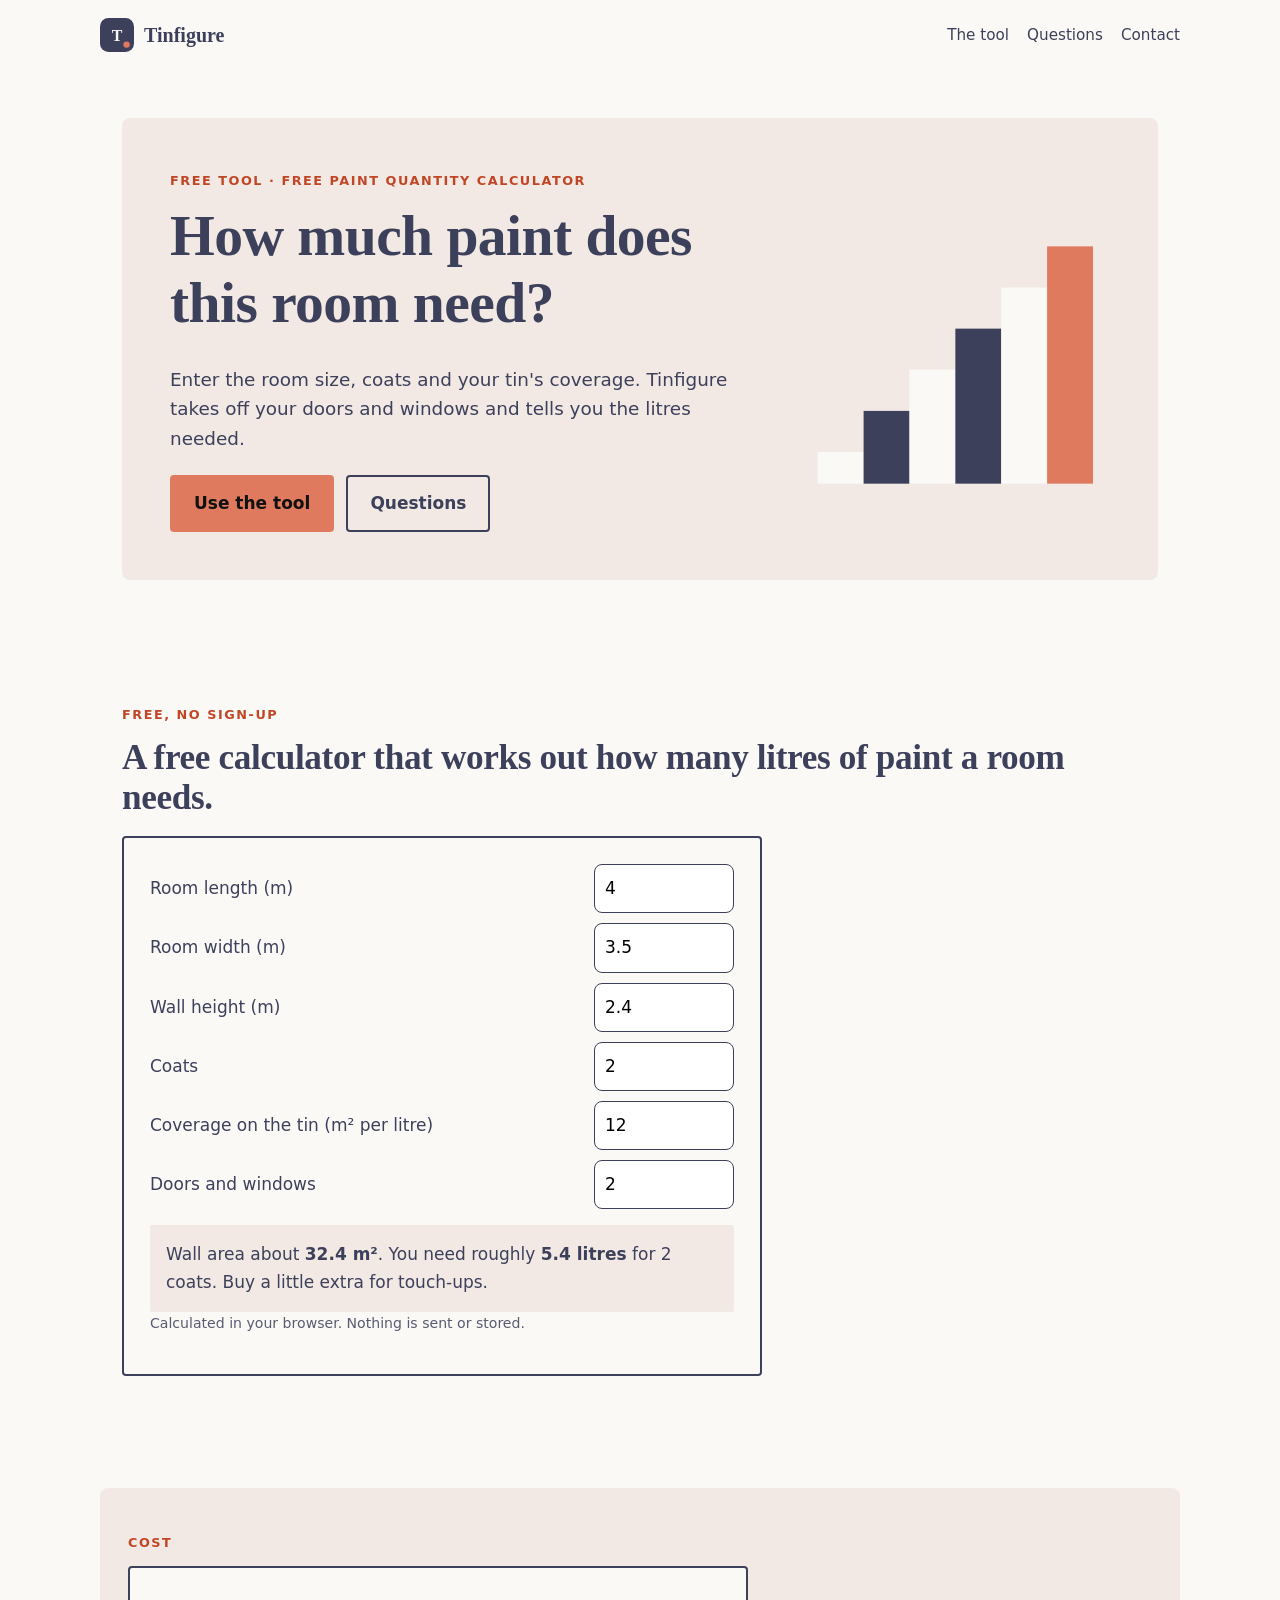
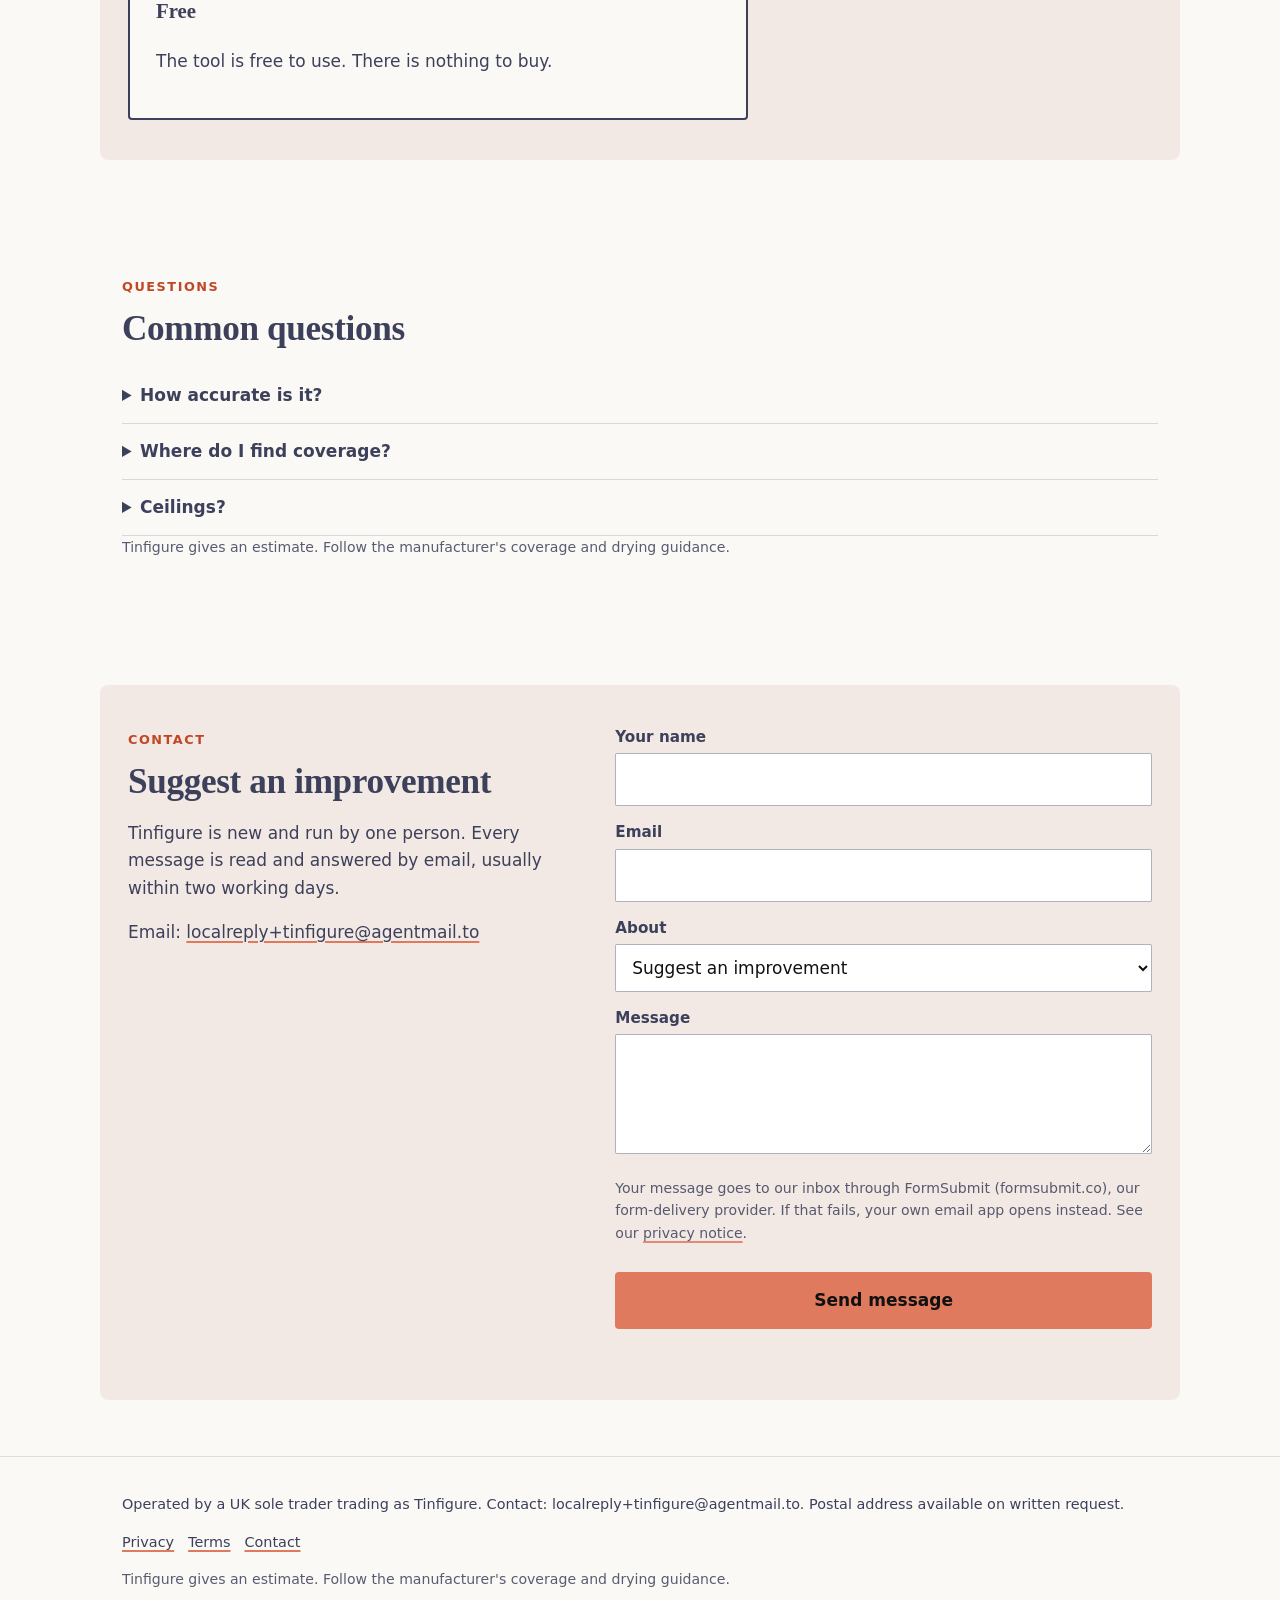
==== index.html @ e338eefd "Publish site 2026-10-19 21:40 BST" ====
<!doctype html>
<html lang="en-GB">
<head>
<meta charset="utf-8">
<meta name="viewport" content="width=device-width, initial-scale=1">
<meta http-equiv="Content-Security-Policy" content="default-src 'self'; img-src 'self' data: https://localreplyloop.goatcounter.com; style-src 'self'; script-src 'self'; font-src 'self'; connect-src 'self' https://formsubmit.co; form-action 'self'; base-uri 'self'; object-src 'none'">
<meta name="referrer" content="strict-origin-when-cross-origin">
<title>Tinfigure: How much paint does this room need?</title>
<meta name="description" content="A free calculator that works out how many litres of paint a room needs.">
<meta name="theme-color" content="#3D405B">
<meta property="og:type" content="website"><meta property="og:title" content="Tinfigure: How much paint does this room need?"><meta property="og:description" content="A free calculator that works out how many litres of paint a room needs.">
<meta property="og:image" content="https://evanturner557-del.github.io/tinfigure/assets/og.png"><meta property="og:image:width" content="1200"><meta property="og:image:height" content="630">
<meta property="og:image:alt" content="Tinfigure: How much paint does this room need?"><meta property="og:site_name" content="Tinfigure"><meta property="og:locale" content="en_GB">
<meta property="og:url" content="https://evanturner557-del.github.io/tinfigure/"><meta name="twitter:card" content="summary_large_image">
<link rel="canonical" href="https://evanturner557-del.github.io/tinfigure/">
<link rel="icon" href="assets/favicon.svg" type="image/svg+xml">
<link rel="stylesheet" href="assets/site.css">
<script src="assets/config.js"></script>
<script src="assets/analytics.js" defer></script>
<script src="_shared/kit.js" defer></script><script src="assets/tool.js" defer></script>
</head>
<body>
<a class="skip" href="#main">Skip to content</a>
<header><div class="wrap top"><a class="brand" href="./"><svg viewBox="0 0 64 64" aria-hidden="true" width="34" height="34"><rect width="64" height="64" rx="16" fill="#3D405B"/><text x="32" y="43" text-anchor="middle" font-family="Georgia, serif" font-weight="700" font-size="30" fill="#FAF9F6">T</text><circle cx="50" cy="50" r="6" fill="#E07A5F"/></svg>Tinfigure</a><nav aria-label="Primary"><a href="#tool">The tool</a><a href="#faq">Questions</a><a href="#contact">Contact</a></nav></div></header><section class="hero"><div class="wrap"><div class="inner"><div><span class="eyebrow">Free tool · Free paint quantity calculator</span><h1>How much paint does this room need?</h1><p class="lede">Enter the room size, coats and your tin&#x27;s coverage. Tinfigure takes off your doors and windows and tells you the litres needed.</p><div class="ctas"><a class="btn" href="#tool" data-cta="hero">Use the tool</a><a class="btn ghost" href="#faq" data-cta="hero-secondary">Questions</a></div></div><div class="art"><svg viewBox="0 0 400 400" role="img" aria-label="Decorative pattern" class="motif" preserveAspectRatio="xMidYMid slice"><rect x="30" y="330" width="58" height="40" fill="#FAF9F6"/><rect x="88" y="278" width="58" height="92" fill="#3D405B"/><rect x="146" y="226" width="58" height="144" fill="#FAF9F6"/><rect x="204" y="174" width="58" height="196" fill="#3D405B"/><rect x="262" y="122" width="58" height="248" fill="#FAF9F6"/><rect x="320" y="70" width="58" height="300" fill="#E07A5F"/></svg></div></div></div></section>
<main id="main">
<section id="tool"><div class="wrap"><span class="eyebrow">Free, no sign-up</span><h2>A free calculator that works out how many litres of paint a room needs.</h2><form class="tool" id="calc" novalidate><div class="row"><label for="t-l">Room length (m)</label><input type="number" id="t-l" data-k="l" value="4" step="0.1" min="0" inputmode="decimal"></div><div class="row"><label for="t-w">Room width (m)</label><input type="number" id="t-w" data-k="w" value="3.5" step="0.1" min="0" inputmode="decimal"></div><div class="row"><label for="t-h">Wall height (m)</label><input type="number" id="t-h" data-k="h" value="2.4" step="0.1" min="0" inputmode="decimal"></div><div class="row"><label for="t-coats">Coats</label><input type="number" id="t-coats" data-k="coats" value="2" step="1" min="0" inputmode="decimal"></div><div class="row"><label for="t-cov">Coverage on the tin (m² per litre)</label><input type="number" id="t-cov" data-k="cov" value="12" step="0.5" min="0" inputmode="decimal"></div><div class="row"><label for="t-openings">Doors and windows</label><input type="number" id="t-openings" data-k="openings" value="2" step="1" min="0" inputmode="decimal"></div><div class="result" id="result" role="status" aria-live="polite"></div><p class="fine">Calculated in your browser. Nothing is sent or stored.</p></form></div></section>
<section class="tint" id="price"><div class="wrap"><span class="eyebrow">Cost</span><div class="pricebox"><p class="price">Free</p><p>The tool is free to use. There is nothing to buy.</p></div></div></section>
<section id="faq"><div class="wrap"><span class="eyebrow">Questions</span><h2>Common questions</h2><details><summary>How accurate is it?</summary><p>It&#x27;s an estimate. Each door or window is counted as 1.8 m². Rough or new plaster takes more paint.</p></details><details><summary>Where do I find coverage?</summary><p>On the tin, usually in square metres per litre.</p></details><details><summary>Ceilings?</summary><p>Not yet. Walls only.</p></details><p class="fine" style="margin-top:18px">Tinfigure gives an estimate. Follow the manufacturer&#x27;s coverage and drying guidance.</p></div></section>
<section class="tint" id="contact"><div class="wrap contact-grid"><div><span class="eyebrow">Contact</span><h2>Suggest an improvement</h2><p>Tinfigure is new and run by one person. Every message is read and answered by email, usually within two working days.</p><p>Email: <a href="mailto:localreply+tinfigure@agentmail.to">localreply+tinfigure@agentmail.to</a></p></div><form class="form" data-contact data-formsubmit="localreply+tinfigure@agentmail.to" data-email="localreply+tinfigure@agentmail.to" data-subject="Tinfigure enquiry" novalidate>
<div><label for="f-name">Your name</label><input id="f-name" name="name" autocomplete="name" required></div>
<div><label for="f-email">Email</label><input id="f-email" name="email" type="email" autocomplete="email" required></div>
<div><label for="f-plan">About</label><select id="f-plan" name="plan"><option value="Suggest an improvement">Suggest an improvement</option><option value="Report a mistake">Report a mistake</option><option value="Something else">Something else</option></select></div>
<div><label for="f-message">Message</label><textarea id="f-message" name="message"></textarea></div>
<p class="hint">Your message goes to our inbox through FormSubmit (formsubmit.co), our form-delivery provider. If that fails, your own email app opens instead. See our <a href="privacy.html">privacy notice</a>.</p>
<button class="btn" type="submit">Send message</button>
<p class="form-status" role="status" aria-live="polite"></p>
</form></div></section>
</main><footer><div class="wrap"><p>Operated by a UK sole trader trading as Tinfigure. Contact: localreply+tinfigure@agentmail.to. Postal address available on written request.</p>
<p><a href="privacy.html">Privacy</a><a href="terms.html">Terms</a><a href="./#contact">Contact</a></p>
<p class="fine">Tinfigure gives an estimate. Follow the manufacturer&#x27;s coverage and drying guidance.</p></div></footer>
</body></html>
---- assets/site.css ----
:root{--ink:#3D405B;--paper:#FAF9F6;--acc:#E07A5F;--acc-text:#C14626;--on-acc:#111111;--soft:#F2E9E4;--on-ink:#FAF9F6;--r:4px;--br:4px;--head:Georgia, 'Times New Roman', serif;--body:system-ui, -apple-system, 'Segoe UI', Roboto, sans-serif}
*,*::before,*::after{box-sizing:border-box}html{scroll-behavior:smooth}@media (prefers-reduced-motion:reduce){html{scroll-behavior:auto}*{transition:none!important}}
body{margin:0;font-family:var(--body);color:var(--ink);background:var(--paper);line-height:1.6;font-size:17px;-webkit-font-smoothing:antialiased}
h1,h2,h3{font-family:var(--head);line-height:1.15;margin:0 0 .5em;letter-spacing:-.01em}h1{font-size:clamp(2.1rem,5vw,3.6rem)}h2{font-size:clamp(1.5rem,3vw,2.2rem)}h3{font-size:1.15rem}
p{margin:0 0 1em}a{color:var(--ink);text-decoration-color:var(--acc);text-underline-offset:3px;text-decoration-thickness:2px}
.wrap{max-width:1080px;margin:0 auto;padding:0 22px}.skip{position:absolute;left:-999px}.skip:focus{left:12px;top:12px;background:var(--ink);color:var(--on-ink);padding:8px 12px;z-index:9}
:focus-visible{outline:3px solid var(--acc);outline-offset:2px}
.top{display:flex;align-items:center;justify-content:space-between;padding:18px 0;gap:16px}.brand{display:flex;align-items:center;gap:10px;font-family:var(--head);font-weight:700;font-size:1.25rem;text-decoration:none}
.top nav a{margin-left:18px;font-size:.95rem;text-decoration:none}.top nav a:hover{text-decoration:underline}
.btn{display:inline-block;background:var(--acc);color:var(--on-acc);padding:13px 22px;border-radius:var(--br);font-weight:600;text-decoration:none;border:2px solid var(--acc);cursor:pointer;font:inherit;font-weight:600}
.btn:hover{filter:brightness(.94)}.btn.ghost{background:transparent;color:var(--ink);border-color:var(--ink)}
.eyebrow{display:inline-block;font-size:.8rem;letter-spacing:.12em;text-transform:uppercase;font-weight:600;color:var(--acc-text);margin-bottom:12px}
.hero{padding:48px 0 64px}.hero .lede{font-size:1.15rem;max-width:40em}.ctas{display:flex;gap:12px;flex-wrap:wrap;margin-top:22px}
.motif{width:100%;height:auto;max-width:420px;display:block}
.draft{display:inline-block;background:var(--soft);border:1px dashed var(--ink);padding:3px 10px;border-radius:999px;font-size:.82rem;font-weight:600;margin-bottom:14px}
section{padding:56px 0}.tint{background:var(--soft)}
.steps{display:grid;grid-template-columns:repeat(auto-fit,minmax(220px,1fr));gap:22px;counter-reset:s}
.step{padding:22px;border-radius:var(--r);background:var(--paper);border:1px solid color-mix(in srgb,var(--ink) 14%,transparent)}
.step::before{counter-increment:s;content:"0" counter(s);font-family:var(--head);font-weight:700;color:var(--acc-text);display:block;font-size:1.4rem;margin-bottom:6px}
.points{display:grid;grid-template-columns:repeat(auto-fit,minmax(240px,1fr));gap:26px}.point h3{border-top:4px solid var(--acc);padding-top:12px}
.price{font-family:var(--head);font-size:1.3rem;font-weight:700}.pricebox{border:2px solid var(--ink);border-radius:var(--r);padding:26px;max-width:620px;background:var(--paper)}
details{border-bottom:1px solid color-mix(in srgb,var(--ink) 18%,transparent);padding:14px 0}summary{cursor:pointer;font-weight:600}details p{margin-top:10px}
.form{display:grid;gap:14px;max-width:620px}.form label{font-weight:600;font-size:.95rem;display:block;margin-bottom:4px}
.form input,.form textarea,.form select{width:100%;padding:12px;border:1.5px solid color-mix(in srgb,var(--ink) 40%,transparent);border-radius:calc(var(--r)/2);font:inherit;background:#fff;color:#111}
.form textarea{min-height:120px}.hint,.fine{font-size:.88rem;opacity:.85}.form-status{font-weight:600}
.contact-grid{display:grid;grid-template-columns:1fr 1.2fr;gap:40px}@media(max-width:800px){.contact-grid{grid-template-columns:1fr}.top nav{display:none}}
footer{padding:36px 0 48px;font-size:.9rem;border-top:1px solid color-mix(in srgb,var(--ink) 15%,transparent)}footer a{margin-right:14px}
.tool{background:var(--paper);border:2px solid var(--ink);border-radius:var(--r);padding:26px;max-width:640px}.tool .row{display:grid;grid-template-columns:1fr 140px;gap:12px;align-items:center;margin-bottom:10px}
.tool input[type=number]{padding:10px;border:1.5px solid var(--ink);border-radius:8px;font:inherit;width:100%}.result{margin-top:16px;padding:16px;background:var(--soft);border-radius:calc(var(--r)/2);min-height:3em}
.check h3{margin-top:18px}.check label{display:flex;gap:10px;align-items:flex-start;padding:6px 0}.check input{width:20px;height:20px;accent-color:var(--acc)}
.legal{max-width:760px}.legal h2{font-size:1.3rem;margin-top:1.6em}
.hero .wrap>.inner{background:var(--soft);border-radius:calc(var(--r)*2);padding:48px;display:grid;grid-template-columns:1.3fr .7fr;gap:36px;align-items:center}@media(max-width:800px){.hero .wrap>.inner{grid-template-columns:1fr;padding:28px}}.tint{background:transparent}.tint .wrap{background:var(--soft);border-radius:calc(var(--r)*2);padding:40px 28px}
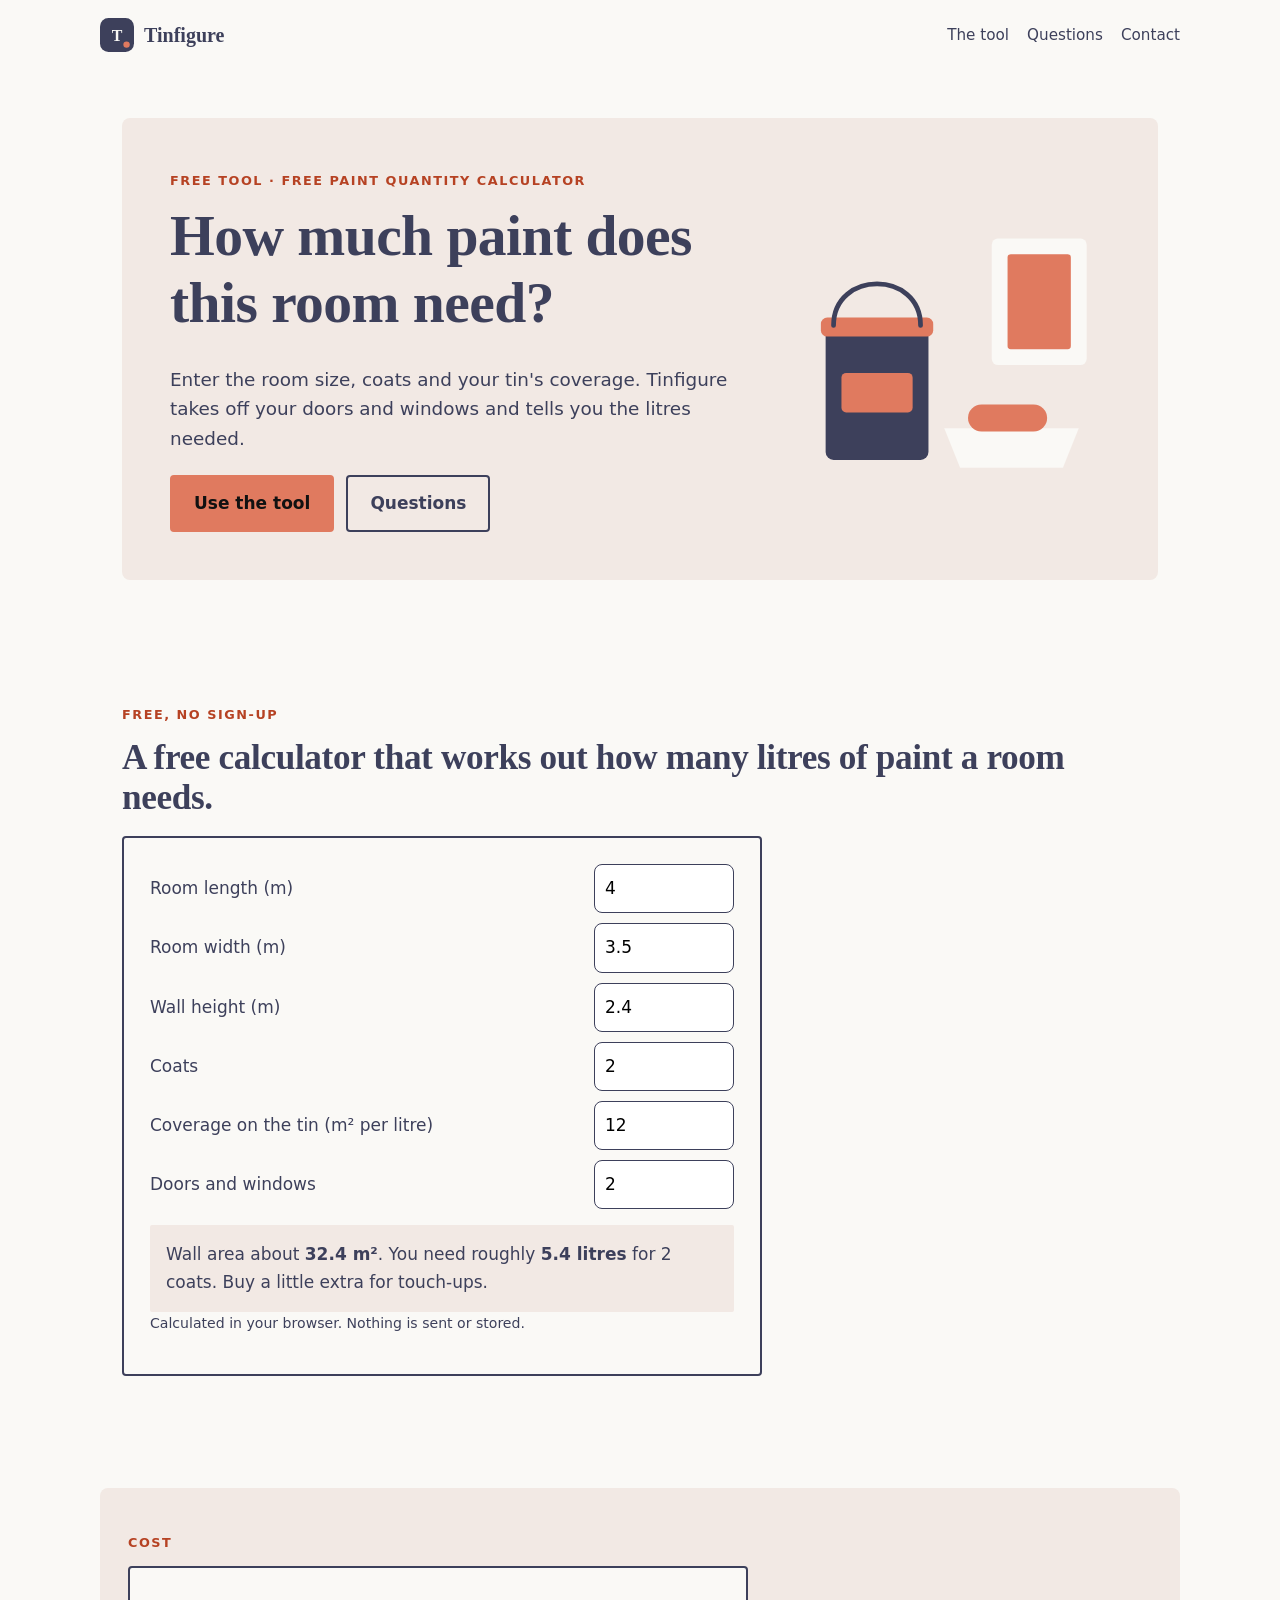
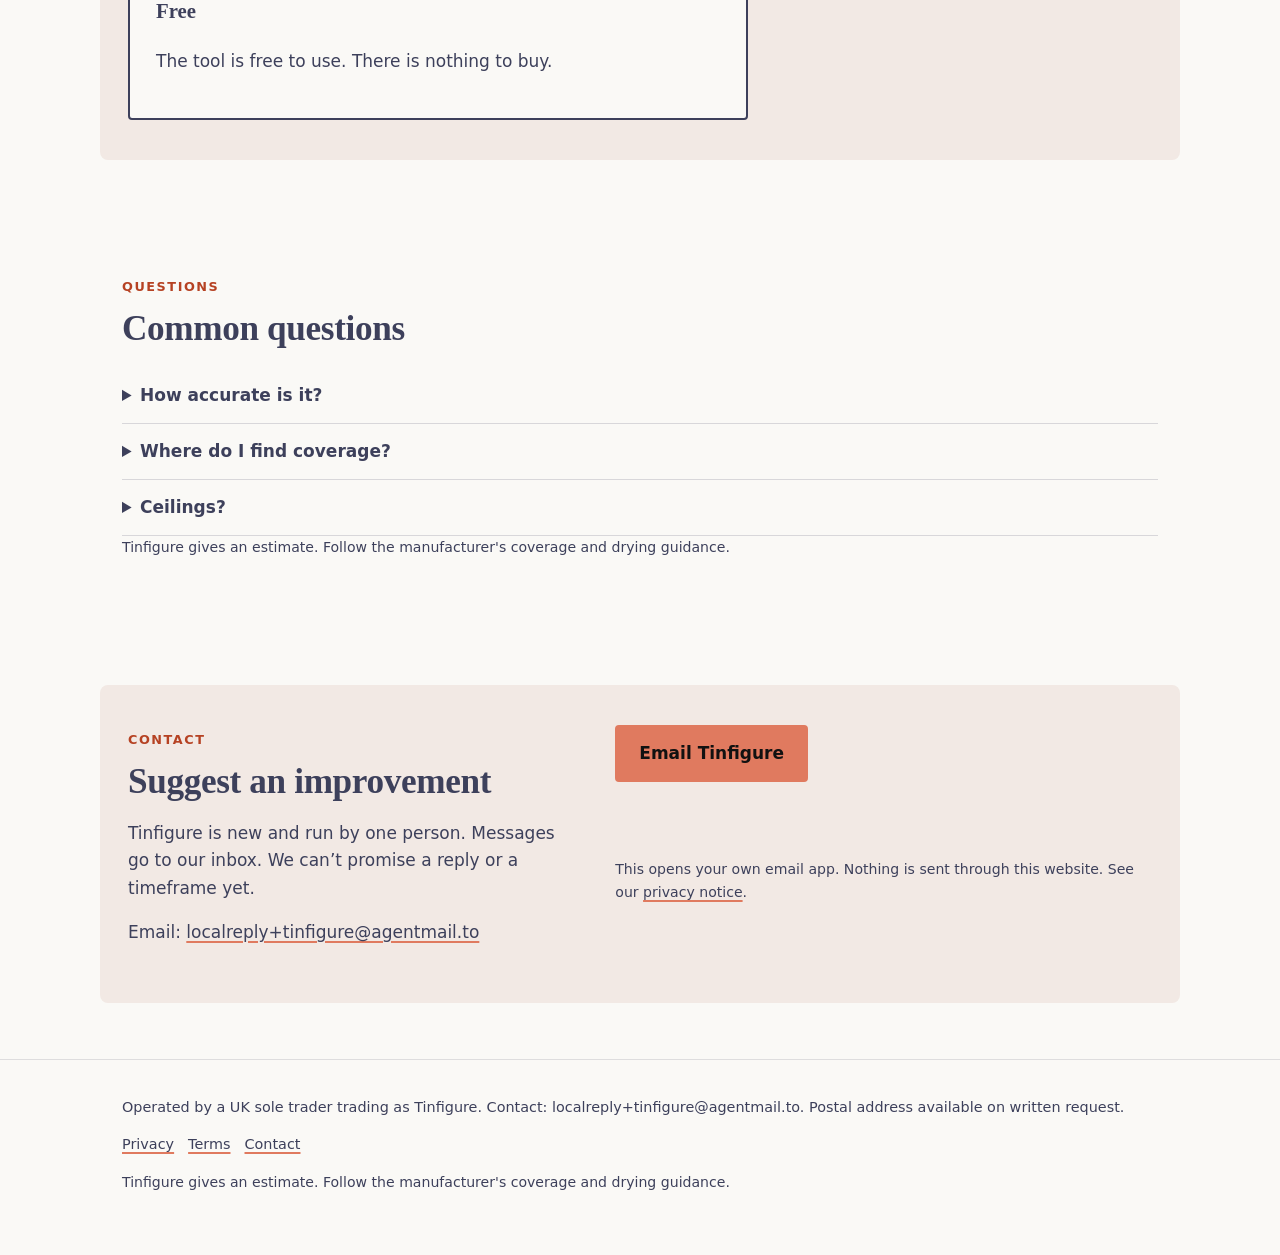
==== commit c2138c57: "Publish site 2026-10-21 08:30 BST" ====
--- a/index.html
+++ b/index.html
@@ -3,7 +3,7 @@
 <head>
 <meta charset="utf-8">
 <meta name="viewport" content="width=device-width, initial-scale=1">
-<meta http-equiv="Content-Security-Policy" content="default-src 'self'; img-src 'self' data: https://localreplyloop.goatcounter.com; style-src 'self'; script-src 'self'; font-src 'self'; connect-src 'self' https://formsubmit.co; form-action 'self'; base-uri 'self'; object-src 'none'">
+<meta http-equiv="Content-Security-Policy" content="default-src 'self'; img-src 'self' data: https://localreplyloop.goatcounter.com; style-src 'self'; script-src 'self'; font-src 'self'; connect-src 'self'; form-action 'self'; base-uri 'self'; object-src 'none'">
 <meta name="referrer" content="strict-origin-when-cross-origin">
 <title>Tinfigure: How much paint does this room need?</title>
 <meta name="description" content="A free calculator that works out how many litres of paint a room needs.">
@@ -21,20 +21,13 @@
 </head>
 <body>
 <a class="skip" href="#main">Skip to content</a>
-<header><div class="wrap top"><a class="brand" href="./"><svg viewBox="0 0 64 64" aria-hidden="true" width="34" height="34"><rect width="64" height="64" rx="16" fill="#3D405B"/><text x="32" y="43" text-anchor="middle" font-family="Georgia, serif" font-weight="700" font-size="30" fill="#FAF9F6">T</text><circle cx="50" cy="50" r="6" fill="#E07A5F"/></svg>Tinfigure</a><nav aria-label="Primary"><a href="#tool">The tool</a><a href="#faq">Questions</a><a href="#contact">Contact</a></nav></div></header><section class="hero"><div class="wrap"><div class="inner"><div><span class="eyebrow">Free tool · Free paint quantity calculator</span><h1>How much paint does this room need?</h1><p class="lede">Enter the room size, coats and your tin&#x27;s coverage. Tinfigure takes off your doors and windows and tells you the litres needed.</p><div class="ctas"><a class="btn" href="#tool" data-cta="hero">Use the tool</a><a class="btn ghost" href="#faq" data-cta="hero-secondary">Questions</a></div></div><div class="art"><svg viewBox="0 0 400 400" role="img" aria-label="Decorative pattern" class="motif" preserveAspectRatio="xMidYMid slice"><rect x="30" y="330" width="58" height="40" fill="#FAF9F6"/><rect x="88" y="278" width="58" height="92" fill="#3D405B"/><rect x="146" y="226" width="58" height="144" fill="#FAF9F6"/><rect x="204" y="174" width="58" height="196" fill="#3D405B"/><rect x="262" y="122" width="58" height="248" fill="#FAF9F6"/><rect x="320" y="70" width="58" height="300" fill="#E07A5F"/></svg></div></div></div></section>
+<header><div class="wrap top"><a class="brand" href="./"><svg viewBox="0 0 64 64" aria-hidden="true" width="34" height="34"><rect width="64" height="64" rx="16" fill="#3D405B"/><text x="32" y="43" text-anchor="middle" font-family="Georgia, serif" font-weight="700" font-size="30" fill="#FAF9F6">T</text><circle cx="50" cy="50" r="6" fill="#E07A5F"/></svg>Tinfigure</a><nav aria-label="Primary"><a href="#tool">The tool</a><a href="#faq">Questions</a><a href="#contact">Contact</a></nav></div></header>
 <main id="main">
+<section class="hero"><div class="wrap"><div class="inner"><div><span class="eyebrow">Free tool · Free paint quantity calculator</span><h1>How much paint does this room need?</h1><p class="lede">Enter the room size, coats and your tin&#x27;s coverage. Tinfigure takes off your doors and windows and tells you the litres needed.</p><div class="ctas"><a class="btn" href="#tool" data-cta="hero">Use the tool</a><a class="btn ghost" href="#faq" data-cta="hero-secondary">Questions</a></div></div><div class="art"><svg viewBox="0 0 400 400" aria-hidden="true" focusable="false" class="motif"><rect x="40" y="170" width="130" height="170" rx="10" fill="#3D405B"/><rect x="34" y="160" width="142" height="24" rx="8" fill="#E07A5F"/><path d="M50 170 c0 -70 110 -70 110 0" fill="none" stroke="#3D405B" stroke-width="6" stroke-linecap="round" stroke-linejoin="round"/><rect x="60" y="230" width="90" height="50" rx="6" fill="#E07A5F"/><path d="M190 300 h170 l-20 50 h-130z" fill="#FAF9F6"/><rect x="220" y="270" width="100" height="34" rx="17" fill="#E07A5F"/><rect x="250" y="60" width="120" height="160" rx="8" fill="#FAF9F6"/><rect x="270" y="80" width="80" height="120" rx="4" fill="#E07A5F"/></svg></div></div></div></section>
 <section id="tool"><div class="wrap"><span class="eyebrow">Free, no sign-up</span><h2>A free calculator that works out how many litres of paint a room needs.</h2><form class="tool" id="calc" novalidate><div class="row"><label for="t-l">Room length (m)</label><input type="number" id="t-l" data-k="l" value="4" step="0.1" min="0" inputmode="decimal"></div><div class="row"><label for="t-w">Room width (m)</label><input type="number" id="t-w" data-k="w" value="3.5" step="0.1" min="0" inputmode="decimal"></div><div class="row"><label for="t-h">Wall height (m)</label><input type="number" id="t-h" data-k="h" value="2.4" step="0.1" min="0" inputmode="decimal"></div><div class="row"><label for="t-coats">Coats</label><input type="number" id="t-coats" data-k="coats" value="2" step="1" min="0" inputmode="decimal"></div><div class="row"><label for="t-cov">Coverage on the tin (m² per litre)</label><input type="number" id="t-cov" data-k="cov" value="12" step="0.5" min="0" inputmode="decimal"></div><div class="row"><label for="t-openings">Doors and windows</label><input type="number" id="t-openings" data-k="openings" value="2" step="1" min="0" inputmode="decimal"></div><div class="result" id="result" role="status" aria-live="polite"></div><p class="fine">Calculated in your browser. Nothing is sent or stored.</p></form></div></section>
 <section class="tint" id="price"><div class="wrap"><span class="eyebrow">Cost</span><div class="pricebox"><p class="price">Free</p><p>The tool is free to use. There is nothing to buy.</p></div></div></section>
 <section id="faq"><div class="wrap"><span class="eyebrow">Questions</span><h2>Common questions</h2><details><summary>How accurate is it?</summary><p>It&#x27;s an estimate. Each door or window is counted as 1.8 m². Rough or new plaster takes more paint.</p></details><details><summary>Where do I find coverage?</summary><p>On the tin, usually in square metres per litre.</p></details><details><summary>Ceilings?</summary><p>Not yet. Walls only.</p></details><p class="fine" style="margin-top:18px">Tinfigure gives an estimate. Follow the manufacturer&#x27;s coverage and drying guidance.</p></div></section>
-<section class="tint" id="contact"><div class="wrap contact-grid"><div><span class="eyebrow">Contact</span><h2>Suggest an improvement</h2><p>Tinfigure is new and run by one person. Every message is read and answered by email, usually within two working days.</p><p>Email: <a href="mailto:localreply+tinfigure@agentmail.to">localreply+tinfigure@agentmail.to</a></p></div><form class="form" data-contact data-formsubmit="localreply+tinfigure@agentmail.to" data-email="localreply+tinfigure@agentmail.to" data-subject="Tinfigure enquiry" novalidate>
-<div><label for="f-name">Your name</label><input id="f-name" name="name" autocomplete="name" required></div>
-<div><label for="f-email">Email</label><input id="f-email" name="email" type="email" autocomplete="email" required></div>
-<div><label for="f-plan">About</label><select id="f-plan" name="plan"><option value="Suggest an improvement">Suggest an improvement</option><option value="Report a mistake">Report a mistake</option><option value="Something else">Something else</option></select></div>
-<div><label for="f-message">Message</label><textarea id="f-message" name="message"></textarea></div>
-<p class="hint">Your message goes to our inbox through FormSubmit (formsubmit.co), our form-delivery provider. If that fails, your own email app opens instead. See our <a href="privacy.html">privacy notice</a>.</p>
-<button class="btn" type="submit">Send message</button>
-<p class="form-status" role="status" aria-live="polite"></p>
-</form></div></section>
+<section class="tint" id="contact"><div class="wrap contact-grid"><div><span class="eyebrow">Contact</span><h2>Suggest an improvement</h2><p>Tinfigure is new and run by one person. Messages go to our inbox. We can’t promise a reply or a timeframe yet.</p><p>Email: <a href="mailto:localreply+tinfigure@agentmail.to">localreply+tinfigure@agentmail.to</a></p></div><div class="form contact-mail"><p><a class="btn" href="mailto:localreply+tinfigure@agentmail.to?subject=%5BTinfigure%5D%20Enquiry" data-cta="enquire">Email Tinfigure</a></p><p class="hint">This opens your own email app. Nothing is sent through this website. See our <a href="privacy.html">privacy notice</a>.</p></div></div></section>
 </main><footer><div class="wrap"><p>Operated by a UK sole trader trading as Tinfigure. Contact: localreply+tinfigure@agentmail.to. Postal address available on written request.</p>
 <p><a href="privacy.html">Privacy</a><a href="terms.html">Terms</a><a href="./#contact">Contact</a></p>
 <p class="fine">Tinfigure gives an estimate. Follow the manufacturer&#x27;s coverage and drying guidance.</p></div></footer>
--- a/assets/site.css
+++ b/assets/site.css
@@ -1,4 +1,4 @@
-:root{--ink:#3D405B;--paper:#FAF9F6;--acc:#E07A5F;--acc-text:#C14626;--on-acc:#111111;--soft:#F2E9E4;--on-ink:#FAF9F6;--r:4px;--br:4px;--head:Georgia, 'Times New Roman', serif;--body:system-ui, -apple-system, 'Segoe UI', Roboto, sans-serif}
+:root{--ink:#3D405B;--paper:#FAF9F6;--acc:#E07A5F;--acc-text:#B64223;--on-acc:#111111;--acc-btn:#E07A5F;--soft:#F2E9E4;--on-ink:#FAF9F6;--r:4px;--br:4px;--head:Georgia, 'Times New Roman', serif;--body:system-ui, -apple-system, 'Segoe UI', Roboto, sans-serif}
 *,*::before,*::after{box-sizing:border-box}html{scroll-behavior:smooth}@media (prefers-reduced-motion:reduce){html{scroll-behavior:auto}*{transition:none!important}}
 body{margin:0;font-family:var(--body);color:var(--ink);background:var(--paper);line-height:1.6;font-size:17px;-webkit-font-smoothing:antialiased}
 h1,h2,h3{font-family:var(--head);line-height:1.15;margin:0 0 .5em;letter-spacing:-.01em}h1{font-size:clamp(2.1rem,5vw,3.6rem)}h2{font-size:clamp(1.5rem,3vw,2.2rem)}h3{font-size:1.15rem}
@@ -7,11 +7,11 @@
 :focus-visible{outline:3px solid var(--acc);outline-offset:2px}
 .top{display:flex;align-items:center;justify-content:space-between;padding:18px 0;gap:16px}.brand{display:flex;align-items:center;gap:10px;font-family:var(--head);font-weight:700;font-size:1.25rem;text-decoration:none}
 .top nav a{margin-left:18px;font-size:.95rem;text-decoration:none}.top nav a:hover{text-decoration:underline}
-.btn{display:inline-block;background:var(--acc);color:var(--on-acc);padding:13px 22px;border-radius:var(--br);font-weight:600;text-decoration:none;border:2px solid var(--acc);cursor:pointer;font:inherit;font-weight:600}
-.btn:hover{filter:brightness(.94)}.btn.ghost{background:transparent;color:var(--ink);border-color:var(--ink)}
+.btn{display:inline-block;background:var(--acc-btn);color:var(--on-acc);padding:13px 22px;border-radius:var(--br);font-weight:600;text-decoration:none;border:2px solid var(--acc-btn);cursor:pointer;font:inherit;font-weight:600}
+.btn:hover{filter:none;box-shadow:inset 0 0 0 2px currentColor}.btn.ghost{background:transparent;color:var(--ink);border-color:var(--ink)}
 .eyebrow{display:inline-block;font-size:.8rem;letter-spacing:.12em;text-transform:uppercase;font-weight:600;color:var(--acc-text);margin-bottom:12px}
 .hero{padding:48px 0 64px}.hero .lede{font-size:1.15rem;max-width:40em}.ctas{display:flex;gap:12px;flex-wrap:wrap;margin-top:22px}
-.motif{width:100%;height:auto;max-width:420px;display:block}
+.motif{width:100%;height:auto;max-width:420px;display:block}.art{margin:0}
 .draft{display:inline-block;background:var(--soft);border:1px dashed var(--ink);padding:3px 10px;border-radius:999px;font-size:.82rem;font-weight:600;margin-bottom:14px}
 section{padding:56px 0}.tint{background:var(--soft)}
 .steps{display:grid;grid-template-columns:repeat(auto-fit,minmax(220px,1fr));gap:22px;counter-reset:s}
@@ -22,8 +22,8 @@
 details{border-bottom:1px solid color-mix(in srgb,var(--ink) 18%,transparent);padding:14px 0}summary{cursor:pointer;font-weight:600}details p{margin-top:10px}
 .form{display:grid;gap:14px;max-width:620px}.form label{font-weight:600;font-size:.95rem;display:block;margin-bottom:4px}
 .form input,.form textarea,.form select{width:100%;padding:12px;border:1.5px solid color-mix(in srgb,var(--ink) 40%,transparent);border-radius:calc(var(--r)/2);font:inherit;background:#fff;color:#111}
-.form textarea{min-height:120px}.hint,.fine{font-size:.88rem;opacity:.85}.form-status{font-weight:600}
-.contact-grid{display:grid;grid-template-columns:1fr 1.2fr;gap:40px}@media(max-width:800px){.contact-grid{grid-template-columns:1fr}.top nav{display:none}}
+.form textarea{min-height:120px}.hint,.fine{font-size:.88rem}.form-status{font-weight:600}
+.contact-grid{display:grid;grid-template-columns:1fr 1.2fr;gap:40px}@media(max-width:800px){.contact-grid{grid-template-columns:1fr}.top nav a:not([href="#contact"]){display:none}.top nav a{margin-left:0;padding:10px 0;font-weight:600}}
 footer{padding:36px 0 48px;font-size:.9rem;border-top:1px solid color-mix(in srgb,var(--ink) 15%,transparent)}footer a{margin-right:14px}
 .tool{background:var(--paper);border:2px solid var(--ink);border-radius:var(--r);padding:26px;max-width:640px}.tool .row{display:grid;grid-template-columns:1fr 140px;gap:12px;align-items:center;margin-bottom:10px}
 .tool input[type=number]{padding:10px;border:1.5px solid var(--ink);border-radius:8px;font:inherit;width:100%}.result{margin-top:16px;padding:16px;background:var(--soft);border-radius:calc(var(--r)/2);min-height:3em}
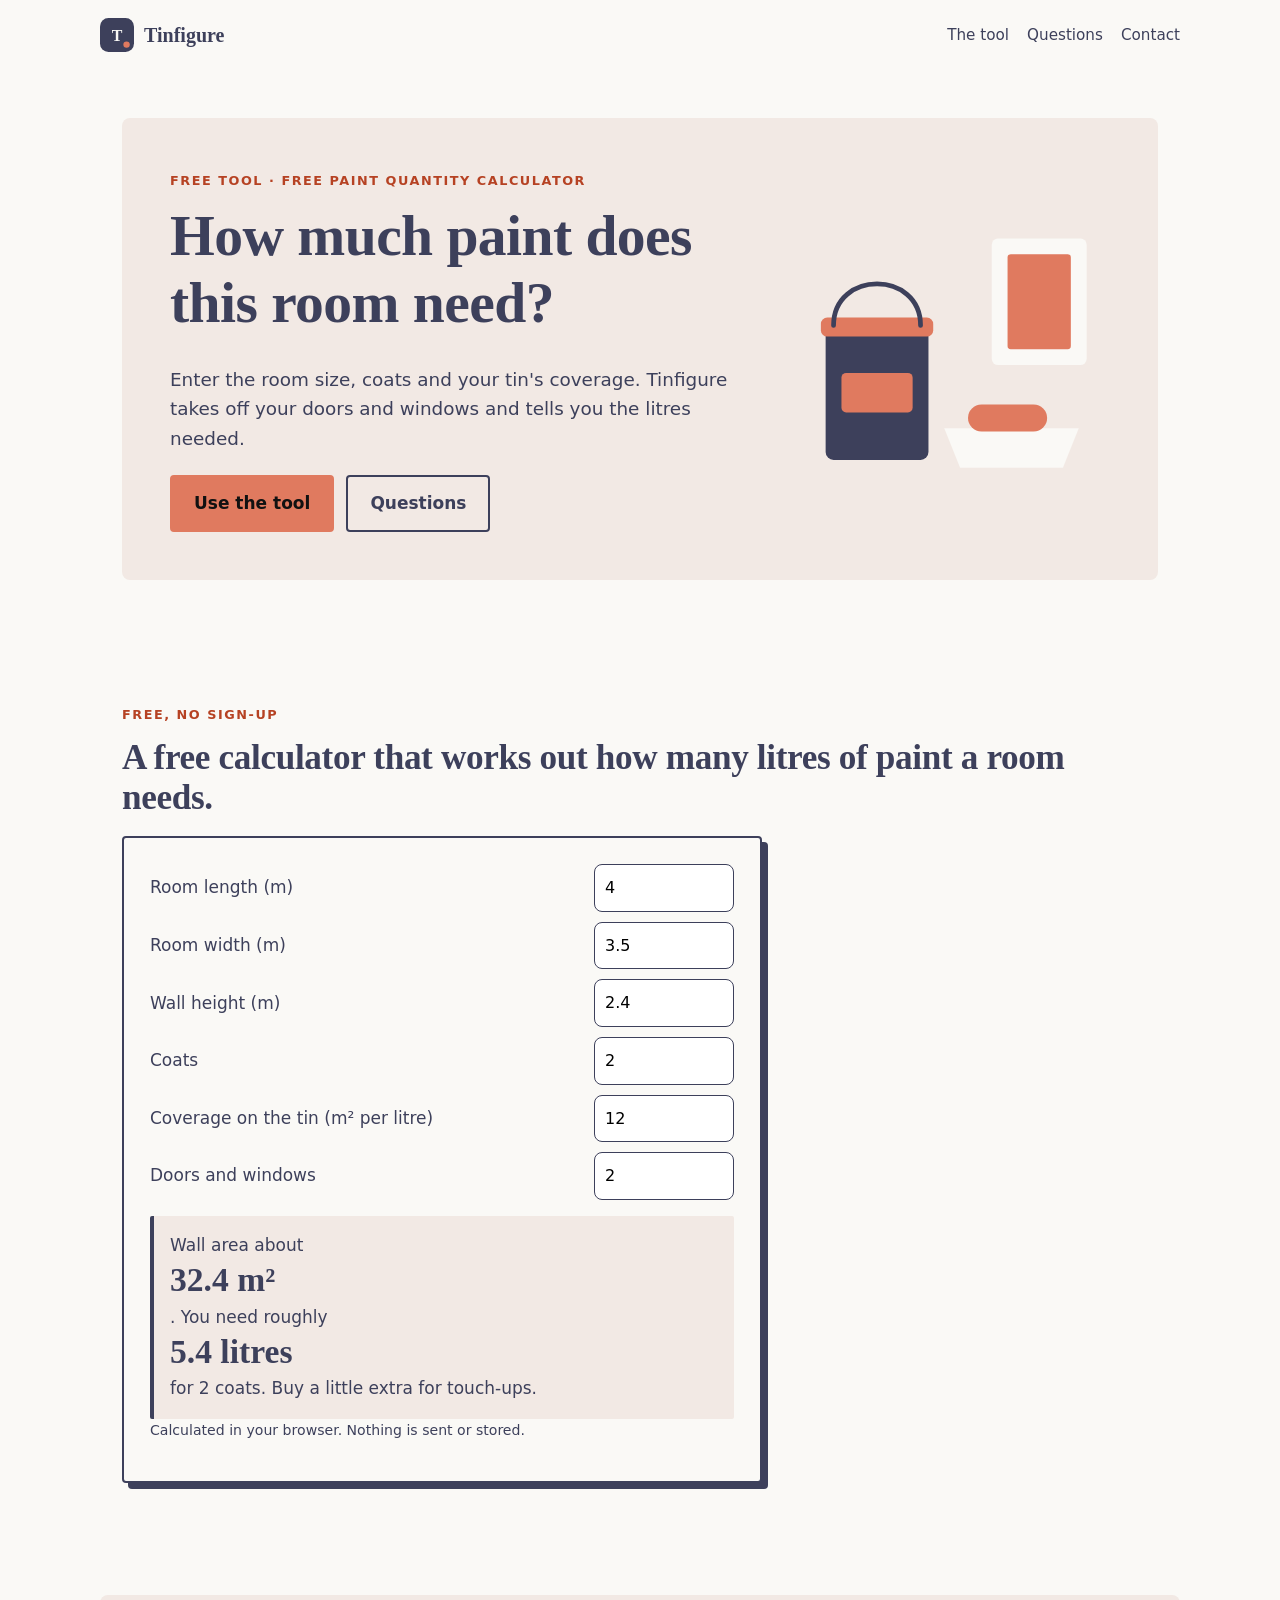
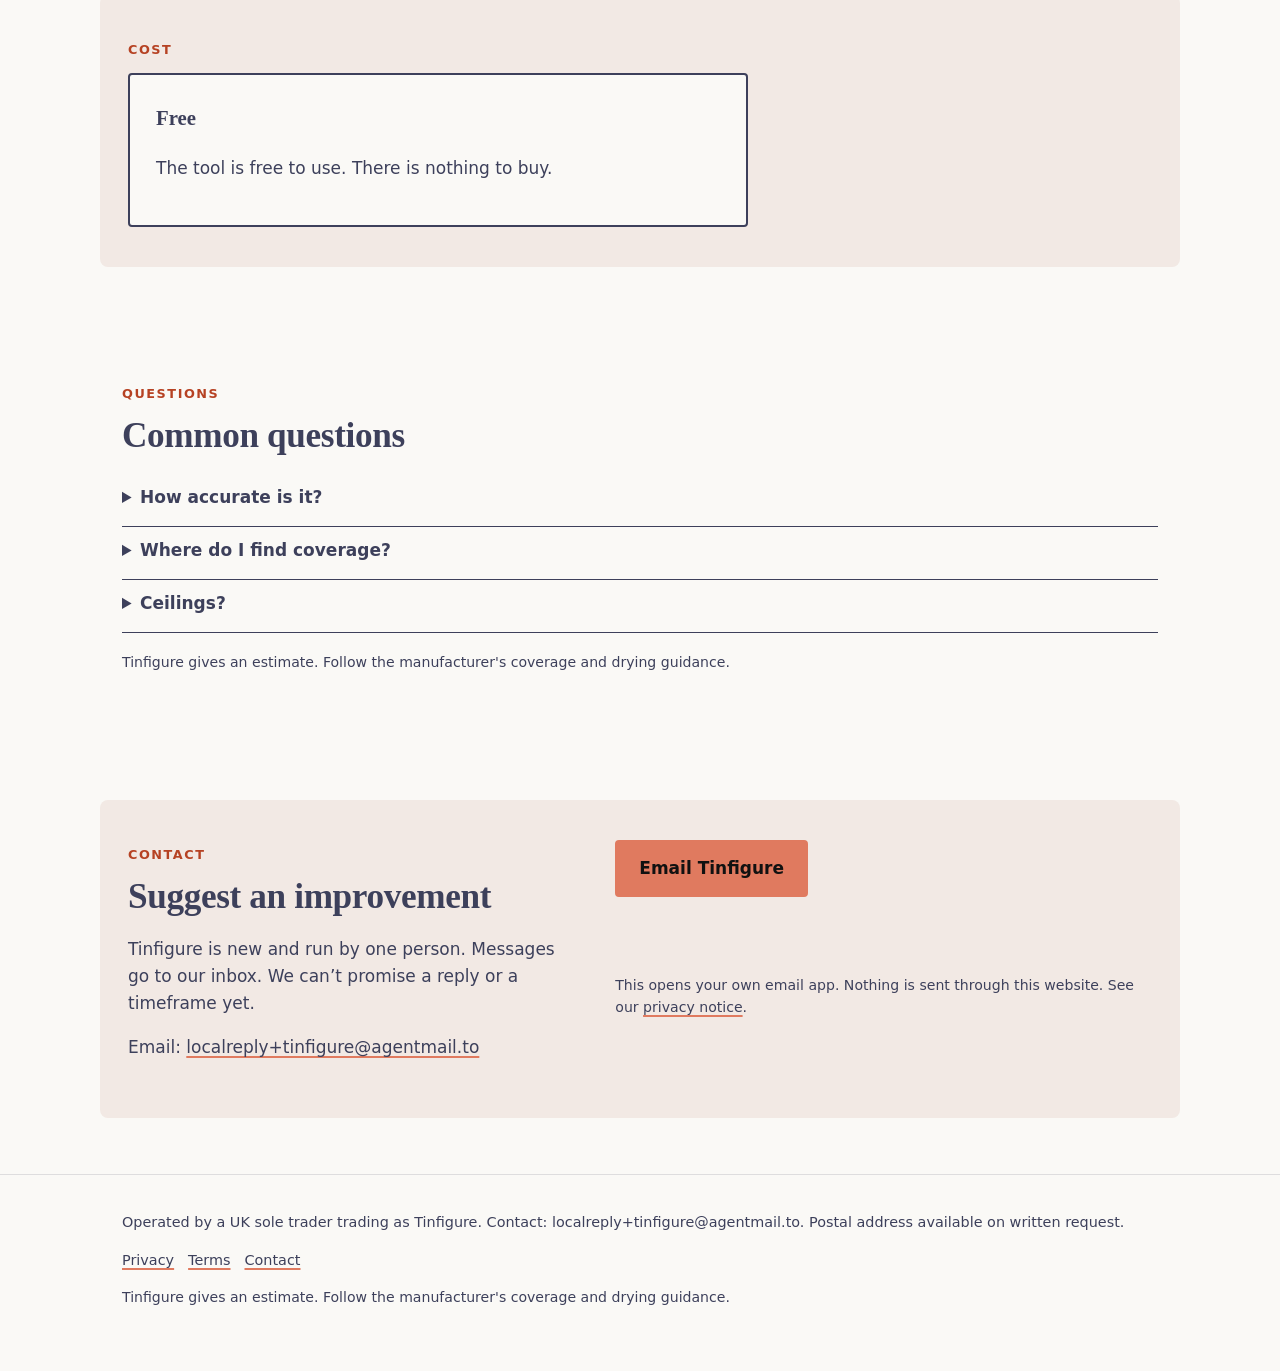
==== commit 6bd4197c: "Polish: prominent result card, 44px inputs, focus states, CSP-safe (no inline style)" ====
--- a/index.html
+++ b/index.html
@@ -26,7 +26,7 @@
 <section class="hero"><div class="wrap"><div class="inner"><div><span class="eyebrow">Free tool · Free paint quantity calculator</span><h1>How much paint does this room need?</h1><p class="lede">Enter the room size, coats and your tin&#x27;s coverage. Tinfigure takes off your doors and windows and tells you the litres needed.</p><div class="ctas"><a class="btn" href="#tool" data-cta="hero">Use the tool</a><a class="btn ghost" href="#faq" data-cta="hero-secondary">Questions</a></div></div><div class="art"><svg viewBox="0 0 400 400" aria-hidden="true" focusable="false" class="motif"><rect x="40" y="170" width="130" height="170" rx="10" fill="#3D405B"/><rect x="34" y="160" width="142" height="24" rx="8" fill="#E07A5F"/><path d="M50 170 c0 -70 110 -70 110 0" fill="none" stroke="#3D405B" stroke-width="6" stroke-linecap="round" stroke-linejoin="round"/><rect x="60" y="230" width="90" height="50" rx="6" fill="#E07A5F"/><path d="M190 300 h170 l-20 50 h-130z" fill="#FAF9F6"/><rect x="220" y="270" width="100" height="34" rx="17" fill="#E07A5F"/><rect x="250" y="60" width="120" height="160" rx="8" fill="#FAF9F6"/><rect x="270" y="80" width="80" height="120" rx="4" fill="#E07A5F"/></svg></div></div></div></section>
 <section id="tool"><div class="wrap"><span class="eyebrow">Free, no sign-up</span><h2>A free calculator that works out how many litres of paint a room needs.</h2><form class="tool" id="calc" novalidate><div class="row"><label for="t-l">Room length (m)</label><input type="number" id="t-l" data-k="l" value="4" step="0.1" min="0" inputmode="decimal"></div><div class="row"><label for="t-w">Room width (m)</label><input type="number" id="t-w" data-k="w" value="3.5" step="0.1" min="0" inputmode="decimal"></div><div class="row"><label for="t-h">Wall height (m)</label><input type="number" id="t-h" data-k="h" value="2.4" step="0.1" min="0" inputmode="decimal"></div><div class="row"><label for="t-coats">Coats</label><input type="number" id="t-coats" data-k="coats" value="2" step="1" min="0" inputmode="decimal"></div><div class="row"><label for="t-cov">Coverage on the tin (m² per litre)</label><input type="number" id="t-cov" data-k="cov" value="12" step="0.5" min="0" inputmode="decimal"></div><div class="row"><label for="t-openings">Doors and windows</label><input type="number" id="t-openings" data-k="openings" value="2" step="1" min="0" inputmode="decimal"></div><div class="result" id="result" role="status" aria-live="polite"></div><p class="fine">Calculated in your browser. Nothing is sent or stored.</p></form></div></section>
 <section class="tint" id="price"><div class="wrap"><span class="eyebrow">Cost</span><div class="pricebox"><p class="price">Free</p><p>The tool is free to use. There is nothing to buy.</p></div></div></section>
-<section id="faq"><div class="wrap"><span class="eyebrow">Questions</span><h2>Common questions</h2><details><summary>How accurate is it?</summary><p>It&#x27;s an estimate. Each door or window is counted as 1.8 m². Rough or new plaster takes more paint.</p></details><details><summary>Where do I find coverage?</summary><p>On the tin, usually in square metres per litre.</p></details><details><summary>Ceilings?</summary><p>Not yet. Walls only.</p></details><p class="fine" style="margin-top:18px">Tinfigure gives an estimate. Follow the manufacturer&#x27;s coverage and drying guidance.</p></div></section>
+<section id="faq"><div class="wrap"><span class="eyebrow">Questions</span><h2>Common questions</h2><details><summary>How accurate is it?</summary><p>It&#x27;s an estimate. Each door or window is counted as 1.8 m². Rough or new plaster takes more paint.</p></details><details><summary>Where do I find coverage?</summary><p>On the tin, usually in square metres per litre.</p></details><details><summary>Ceilings?</summary><p>Not yet. Walls only.</p></details><p class="fine mt">Tinfigure gives an estimate. Follow the manufacturer&#x27;s coverage and drying guidance.</p></div></section>
 <section class="tint" id="contact"><div class="wrap contact-grid"><div><span class="eyebrow">Contact</span><h2>Suggest an improvement</h2><p>Tinfigure is new and run by one person. Messages go to our inbox. We can’t promise a reply or a timeframe yet.</p><p>Email: <a href="mailto:localreply+tinfigure@agentmail.to">localreply+tinfigure@agentmail.to</a></p></div><div class="form contact-mail"><p><a class="btn" href="mailto:localreply+tinfigure@agentmail.to?subject=%5BTinfigure%5D%20Enquiry" data-cta="enquire">Email Tinfigure</a></p><p class="hint">This opens your own email app. Nothing is sent through this website. See our <a href="privacy.html">privacy notice</a>.</p></div></div></section>
 </main><footer><div class="wrap"><p>Operated by a UK sole trader trading as Tinfigure. Contact: localreply+tinfigure@agentmail.to. Postal address available on written request.</p>
 <p><a href="privacy.html">Privacy</a><a href="terms.html">Terms</a><a href="./#contact">Contact</a></p>
--- a/assets/site.css
+++ b/assets/site.css
@@ -30,3 +30,12 @@
 .check h3{margin-top:18px}.check label{display:flex;gap:10px;align-items:flex-start;padding:6px 0}.check input{width:20px;height:20px;accent-color:var(--acc)}
 .legal{max-width:760px}.legal h2{font-size:1.3rem;margin-top:1.6em}
 .hero .wrap>.inner{background:var(--soft);border-radius:calc(var(--r)*2);padding:48px;display:grid;grid-template-columns:1.3fr .7fr;gap:36px;align-items:center}@media(max-width:800px){.hero .wrap>.inner{grid-template-columns:1fr;padding:28px}}.tint{background:transparent}.tint .wrap{background:var(--soft);border-radius:calc(var(--r)*2);padding:40px 28px}
+/* polish 2026-11-08 */
+.mt{margin-top:18px}
+.tool{box-shadow:6px 6px 0 var(--ink)}
+.tool input[type=number],.tool input,.tool select{font-size:16px;min-height:44px}
+.tool input:focus-visible,.tool select:focus-visible{outline:3px solid var(--ink);outline-offset:2px}
+.result{border-left:4px solid var(--ink)}
+.result strong{display:block;font-family:var(--head);font-size:clamp(1.6rem,6vw,2.1rem);line-height:1.15;margin:2px 0 4px}
+details{border-bottom:1px solid currentColor;padding:10px 0}details summary{cursor:pointer;min-height:32px}
+@media(max-width:420px){.tool{padding:18px}.tool .row{grid-template-columns:1fr}}
